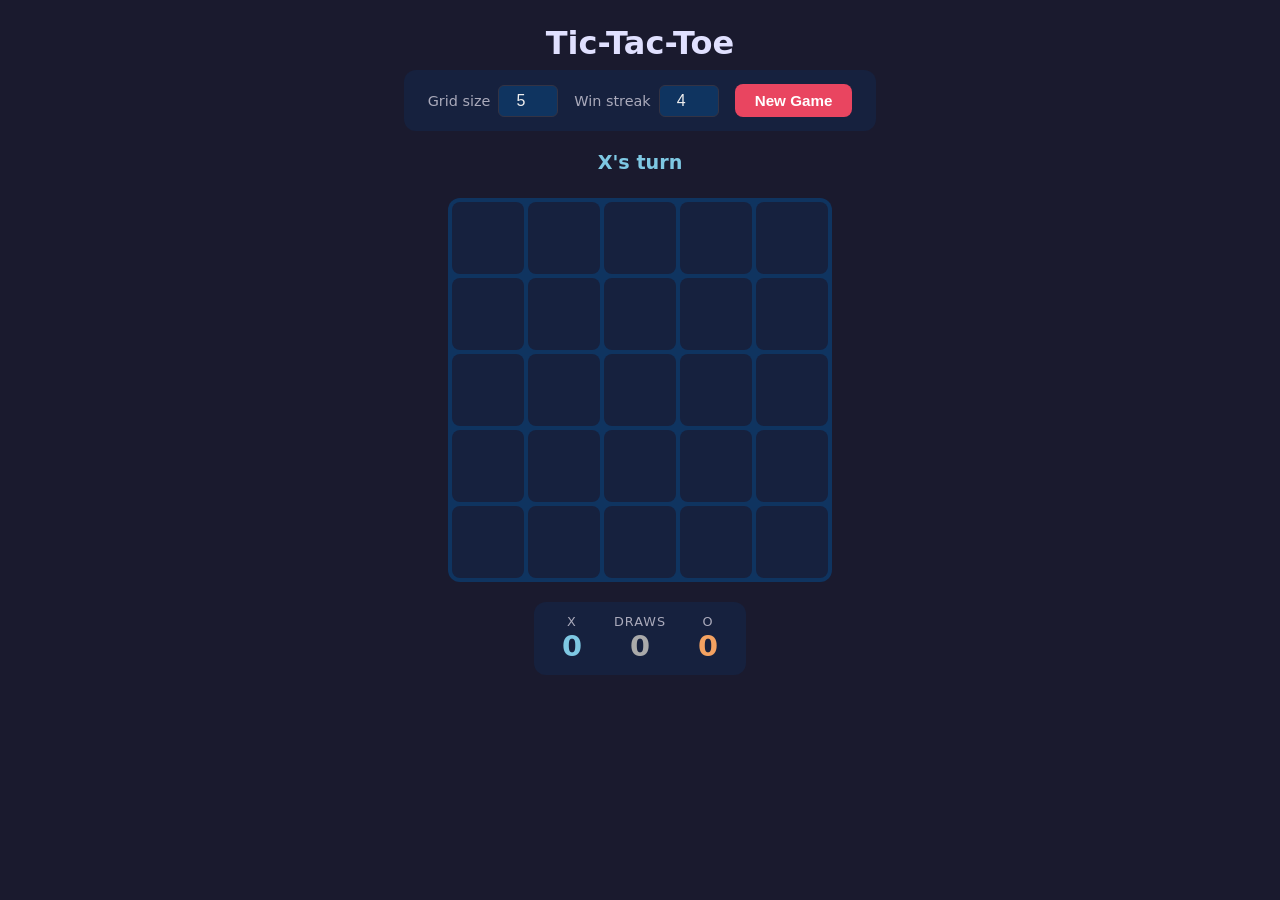
==== index.html @ 91fb4cd0 "Add tic-tac-toe game as GitHub Pages index" ====
<!DOCTYPE html>
<html lang="en">
<head>
  <meta charset="UTF-8">
  <meta name="viewport" content="width=device-width, initial-scale=1.0">
  <title>Expandable Tic-Tac-Toe</title>
  <style>
    * { box-sizing: border-box; margin: 0; padding: 0; }

    body {
      font-family: system-ui, sans-serif;
      background: #1a1a2e;
      color: #eee;
      min-height: 100vh;
      display: flex;
      flex-direction: column;
      align-items: center;
      padding: 24px 16px;
    }

    h1 { font-size: 2rem; margin-bottom: 8px; color: #e0e0ff; }

    .controls {
      display: flex;
      gap: 16px;
      align-items: center;
      flex-wrap: wrap;
      justify-content: center;
      margin-bottom: 20px;
      background: #16213e;
      padding: 14px 24px;
      border-radius: 12px;
    }

    .control-group {
      display: flex;
      align-items: center;
      gap: 8px;
    }

    label { font-size: 0.9rem; color: #aab; }

    input[type="number"] {
      width: 60px;
      padding: 6px 8px;
      border: 1px solid #334;
      border-radius: 6px;
      background: #0f3460;
      color: #eee;
      font-size: 1rem;
      text-align: center;
    }

    button {
      padding: 8px 20px;
      border: none;
      border-radius: 8px;
      cursor: pointer;
      font-size: 0.95rem;
      font-weight: 600;
      transition: background 0.15s, transform 0.1s;
    }

    button:active { transform: scale(0.97); }

    #startBtn {
      background: #e94560;
      color: #fff;
    }
    #startBtn:hover { background: #c73652; }

    .status {
      font-size: 1.2rem;
      font-weight: 600;
      margin-bottom: 16px;
      min-height: 1.6em;
      color: #cce;
    }

    .status.x-turn  { color: #7ec8e3; }
    .status.o-turn  { color: #f4a261; }
    .status.x-wins  { color: #56d364; }
    .status.o-wins  { color: #f85149; }
    .status.draw    { color: #aaa; }

    .board-wrapper {
      overflow: auto;
      max-width: 100vw;
    }

    .board {
      display: grid;
      gap: 4px;
      padding: 4px;
      background: #0f3460;
      border-radius: 12px;
      user-select: none;
    }

    .cell {
      display: flex;
      align-items: center;
      justify-content: center;
      font-weight: 800;
      border-radius: 8px;
      cursor: pointer;
      background: #16213e;
      transition: background 0.12s;
      line-height: 1;
    }

    .cell:hover:not(.taken) { background: #1f2f5a; }
    .cell.taken { cursor: default; }

    .cell.x { color: #7ec8e3; }
    .cell.o { color: #f4a261; }
    .cell.winning { background: #1c3b2e; }
    .cell.x.winning { color: #56d364; }
    .cell.o.winning { color: #56d364; }

    .score-board {
      display: flex;
      gap: 32px;
      margin-top: 20px;
      background: #16213e;
      padding: 12px 28px;
      border-radius: 12px;
    }

    .score-item {
      text-align: center;
    }

    .score-label { font-size: 0.8rem; color: #aab; text-transform: uppercase; letter-spacing: 1px; }
    .score-value { font-size: 1.8rem; font-weight: 700; }
    .score-item.x .score-value { color: #7ec8e3; }
    .score-item.o .score-value { color: #f4a261; }
    .score-item.draw-score .score-value { color: #aaa; }
  </style>
</head>
<body>
  <h1>Tic-Tac-Toe</h1>

  <div class="controls">
    <div class="control-group">
      <label for="gridSize">Grid size</label>
      <input type="number" id="gridSize" min="3" max="20" value="5">
    </div>
    <div class="control-group">
      <label for="winLen">Win streak</label>
      <input type="number" id="winLen" min="3" max="20" value="4">
    </div>
    <button id="startBtn">New Game</button>
  </div>

  <div class="status" id="status">Press "New Game" to start</div>

  <div class="board-wrapper">
    <div class="board" id="board"></div>
  </div>

  <div class="score-board">
    <div class="score-item x">
      <div class="score-label">X</div>
      <div class="score-value" id="scoreX">0</div>
    </div>
    <div class="score-item draw-score">
      <div class="score-label">Draws</div>
      <div class="score-value" id="scoreD">0</div>
    </div>
    <div class="score-item o">
      <div class="score-label">O</div>
      <div class="score-value" id="scoreO">0</div>
    </div>
  </div>

  <script>
    const boardEl  = document.getElementById('board');
    const statusEl = document.getElementById('status');
    const startBtn = document.getElementById('startBtn');
    const gridIn   = document.getElementById('gridSize');
    const winIn    = document.getElementById('winLen');
    const scoreXEl = document.getElementById('scoreX');
    const scoreOEl = document.getElementById('scoreO');
    const scoreDEl = document.getElementById('scoreD');

    let size, winLen, cells, currentPlayer, gameOver;
    let scores = { X: 0, O: 0, D: 0 };

    startBtn.addEventListener('click', startGame);

    function startGame() {
      size = Math.min(20, Math.max(3, parseInt(gridIn.value) || 5));
      winLen = Math.min(size, Math.max(3, parseInt(winIn.value) || 4));
      gridIn.value = size;
      winIn.value = winLen;

      cells = Array(size * size).fill(null);
      currentPlayer = 'X';
      gameOver = false;

      renderBoard();
      setStatus(`X's turn`, 'x-turn');
    }

    function renderBoard() {
      const cellPx = Math.max(32, Math.min(72, Math.floor(560 / size)));
      const fontSize = Math.round(cellPx * 0.55);

      boardEl.style.gridTemplateColumns = `repeat(${size}, ${cellPx}px)`;
      boardEl.innerHTML = '';

      cells.forEach((val, idx) => {
        const cell = document.createElement('div');
        cell.className = 'cell' + (val ? ` ${val.toLowerCase()} taken` : '');
        cell.style.width  = `${cellPx}px`;
        cell.style.height = `${cellPx}px`;
        cell.style.fontSize = `${fontSize}px`;
        cell.textContent = val || '';
        cell.dataset.idx = idx;
        cell.addEventListener('click', onCellClick);
        boardEl.appendChild(cell);
      });
    }

    function onCellClick(e) {
      if (gameOver) return;
      const idx = parseInt(e.currentTarget.dataset.idx);
      if (cells[idx]) return;

      cells[idx] = currentPlayer;
      const cellEl = boardEl.children[idx];
      cellEl.textContent = currentPlayer;
      cellEl.classList.add(currentPlayer.toLowerCase(), 'taken');

      const winning = getWinningLine(idx);
      if (winning) {
        winning.forEach(i => boardEl.children[i].classList.add('winning'));
        setStatus(`${currentPlayer} wins!`, currentPlayer === 'X' ? 'x-wins' : 'o-wins');
        scores[currentPlayer]++;
        updateScores();
        gameOver = true;
        return;
      }

      if (cells.every(Boolean)) {
        setStatus('Draw!', 'draw');
        scores.D++;
        updateScores();
        gameOver = true;
        return;
      }

      currentPlayer = currentPlayer === 'X' ? 'O' : 'X';
      setStatus(`${currentPlayer}'s turn`, currentPlayer === 'X' ? 'x-turn' : 'o-turn');
    }

    function getWinningLine(lastIdx) {
      const row = Math.floor(lastIdx / size);
      const col = lastIdx % size;
      const p   = cells[lastIdx];

      const dirs = [[0,1],[1,0],[1,1],[1,-1]];
      for (const [dr, dc] of dirs) {
        const line = [lastIdx];
        for (const sign of [1, -1]) {
          let r = row + dr * sign, c = col + dc * sign;
          while (r >= 0 && r < size && c >= 0 && c < size && cells[r * size + c] === p) {
            line.push(r * size + c);
            r += dr * sign;
            c += dc * sign;
          }
        }
        if (line.length >= winLen) return line;
      }
      return null;
    }

    function setStatus(text, cls) {
      statusEl.textContent = text;
      statusEl.className = 'status ' + (cls || '');
    }

    function updateScores() {
      scoreXEl.textContent = scores.X;
      scoreOEl.textContent = scores.O;
      scoreDEl.textContent = scores.D;
    }

    // Auto-start on load
    startGame();
  </script>
</body>
</html>
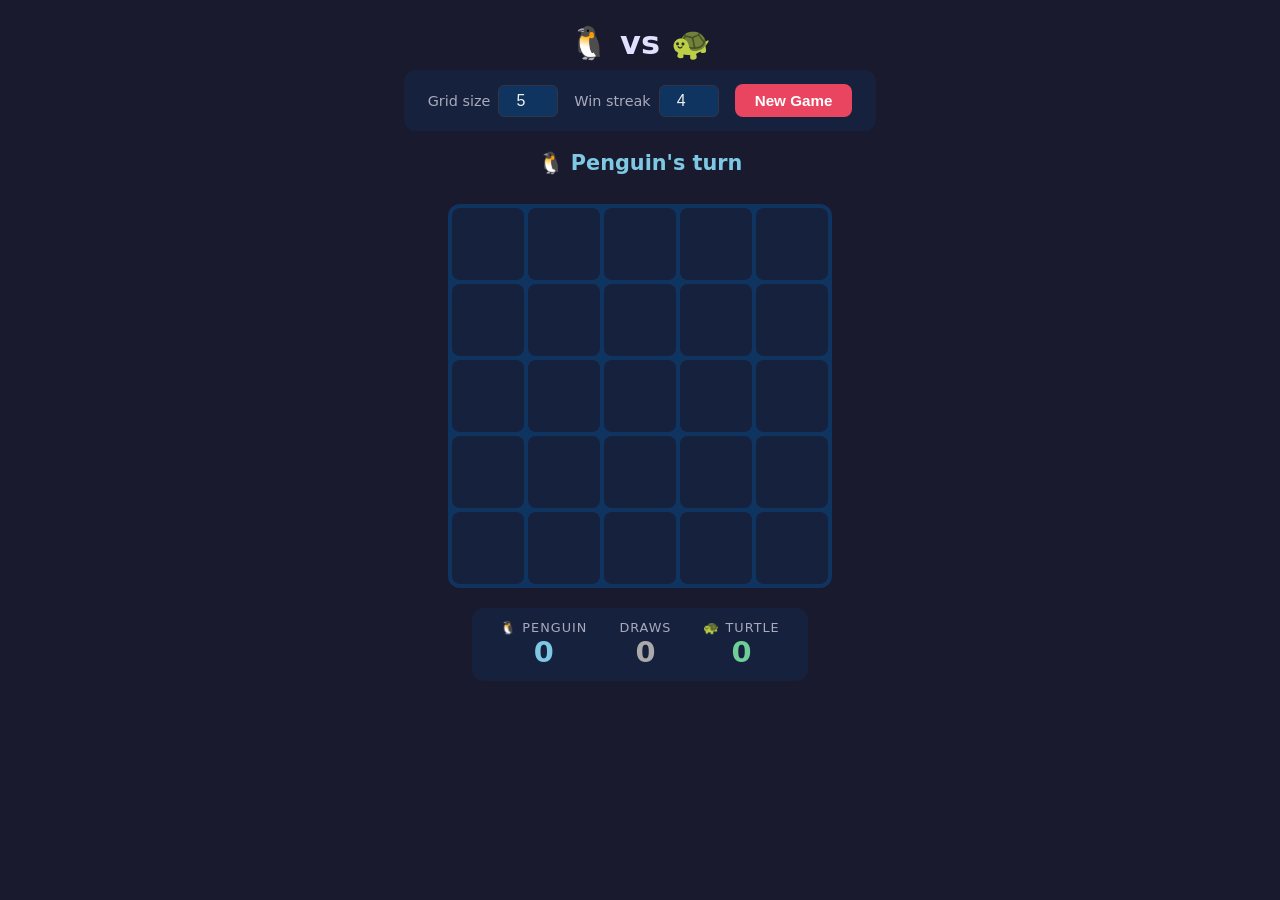
==== commit 4125ef81: "Update game: penguin/turtle emoji, sounds, confetti celebration" ====
--- a/index.html
+++ b/index.html
@@ -3,7 +3,7 @@
 <head>
   <meta charset="UTF-8">
   <meta name="viewport" content="width=device-width, initial-scale=1.0">
-  <title>Expandable Tic-Tac-Toe</title>
+  <title>🐧 vs 🐢 Tic-Tac-Toe</title>
   <style>
     * { box-sizing: border-box; margin: 0; padding: 0; }
 
@@ -63,30 +63,25 @@
 
     button:active { transform: scale(0.97); }
 
-    #startBtn {
-      background: #e94560;
-      color: #fff;
-    }
+    #startBtn { background: #e94560; color: #fff; }
     #startBtn:hover { background: #c73652; }
 
     .status {
-      font-size: 1.2rem;
+      font-size: 1.3rem;
       font-weight: 600;
       margin-bottom: 16px;
-      min-height: 1.6em;
+      min-height: 1.8em;
       color: #cce;
-    }
-
-    .status.x-turn  { color: #7ec8e3; }
-    .status.o-turn  { color: #f4a261; }
-    .status.x-wins  { color: #56d364; }
-    .status.o-wins  { color: #f85149; }
+      transition: color 0.2s;
+    }
+
+    .status.p-turn  { color: #7ec8e3; }
+    .status.t-turn  { color: #6fcf97; }
+    .status.p-wins  { color: #7ec8e3; }
+    .status.t-wins  { color: #6fcf97; }
     .status.draw    { color: #aaa; }
 
-    .board-wrapper {
-      overflow: auto;
-      max-width: 100vw;
-    }
+    .board-wrapper { overflow: auto; max-width: 100vw; }
 
     .board {
       display: grid;
@@ -101,22 +96,58 @@
       display: flex;
       align-items: center;
       justify-content: center;
-      font-weight: 800;
       border-radius: 8px;
       cursor: pointer;
       background: #16213e;
-      transition: background 0.12s;
+      transition: background 0.12s, transform 0.1s;
       line-height: 1;
     }
 
-    .cell:hover:not(.taken) { background: #1f2f5a; }
+    .cell:hover:not(.taken) { background: #1f2f5a; transform: scale(1.05); }
     .cell.taken { cursor: default; }
 
-    .cell.x { color: #7ec8e3; }
-    .cell.o { color: #f4a261; }
-    .cell.winning { background: #1c3b2e; }
-    .cell.x.winning { color: #56d364; }
-    .cell.o.winning { color: #56d364; }
+    @keyframes pop-in {
+      0%   { transform: scale(0.3) rotate(-15deg); opacity: 0; }
+      60%  { transform: scale(1.2) rotate(5deg); }
+      100% { transform: scale(1) rotate(0deg); opacity: 1; }
+    }
+
+    .cell.just-placed { animation: pop-in 0.25s ease-out forwards; }
+
+    @keyframes celebrate {
+      0%, 100% { transform: scale(1) rotate(0deg); }
+      20%  { transform: scale(1.3) rotate(-8deg); }
+      40%  { transform: scale(1.3) rotate(8deg); }
+      60%  { transform: scale(1.2) rotate(-5deg); }
+      80%  { transform: scale(1.2) rotate(5deg); }
+    }
+
+    .cell.winning {
+      background: #1c3b2e;
+      animation: celebrate 0.6s ease-in-out infinite alternate;
+    }
+
+    .confetti-container {
+      position: fixed;
+      top: 0; left: 0;
+      width: 100vw; height: 100vh;
+      pointer-events: none;
+      overflow: hidden;
+      z-index: 999;
+    }
+
+    @keyframes confetti-fall {
+      0%   { transform: translateY(-20px) rotate(0deg); opacity: 1; }
+      100% { transform: translateY(110vh) rotate(720deg); opacity: 0; }
+    }
+
+    .confetti-piece {
+      position: absolute;
+      width: 10px;
+      height: 10px;
+      border-radius: 2px;
+      animation: confetti-fall linear forwards;
+    }
 
     .score-board {
       display: flex;
@@ -127,19 +158,16 @@
       border-radius: 12px;
     }
 
-    .score-item {
-      text-align: center;
-    }
-
+    .score-item { text-align: center; }
     .score-label { font-size: 0.8rem; color: #aab; text-transform: uppercase; letter-spacing: 1px; }
     .score-value { font-size: 1.8rem; font-weight: 700; }
-    .score-item.x .score-value { color: #7ec8e3; }
-    .score-item.o .score-value { color: #f4a261; }
+    .score-item.p .score-value { color: #7ec8e3; }
+    .score-item.t .score-value { color: #6fcf97; }
     .score-item.draw-score .score-value { color: #aaa; }
   </style>
 </head>
 <body>
-  <h1>Tic-Tac-Toe</h1>
+  <h1>🐧 vs 🐢</h1>
 
   <div class="controls">
     <div class="control-group">
@@ -160,19 +188,21 @@
   </div>
 
   <div class="score-board">
-    <div class="score-item x">
-      <div class="score-label">X</div>
-      <div class="score-value" id="scoreX">0</div>
+    <div class="score-item p">
+      <div class="score-label">🐧 Penguin</div>
+      <div class="score-value" id="scoreP">0</div>
     </div>
     <div class="score-item draw-score">
       <div class="score-label">Draws</div>
       <div class="score-value" id="scoreD">0</div>
     </div>
-    <div class="score-item o">
-      <div class="score-label">O</div>
-      <div class="score-value" id="scoreO">0</div>
+    <div class="score-item t">
+      <div class="score-label">🐢 Turtle</div>
+      <div class="score-value" id="scoreT">0</div>
     </div>
   </div>
+
+  <div class="confetti-container" id="confetti"></div>
 
   <script>
     const boardEl  = document.getElementById('board');
@@ -180,32 +210,115 @@
     const startBtn = document.getElementById('startBtn');
     const gridIn   = document.getElementById('gridSize');
     const winIn    = document.getElementById('winLen');
-    const scoreXEl = document.getElementById('scoreX');
-    const scoreOEl = document.getElementById('scoreO');
+    const scorePEl = document.getElementById('scoreP');
+    const scoreTEl = document.getElementById('scoreT');
     const scoreDEl = document.getElementById('scoreD');
-
+    const confettiEl = document.getElementById('confetti');
+
+    const PLAYERS = { P: '🐧', T: '🐢' };
     let size, winLen, cells, currentPlayer, gameOver;
-    let scores = { X: 0, O: 0, D: 0 };
-
+    let scores = { P: 0, T: 0, D: 0 };
+
+    // ── Audio ──────────────────────────────────────────────────────────────
+    let audioCtx = null;
+    function getAudio() {
+      if (!audioCtx) audioCtx = new (window.AudioContext || window.webkitAudioContext)();
+      return audioCtx;
+    }
+
+    function playTone(freq, type, duration, gainVal, startTime, ctx) {
+      const osc  = ctx.createOscillator();
+      const gain = ctx.createGain();
+      osc.connect(gain);
+      gain.connect(ctx.destination);
+      osc.type = type;
+      osc.frequency.setValueAtTime(freq, startTime);
+      gain.gain.setValueAtTime(gainVal, startTime);
+      gain.gain.exponentialRampToValueAtTime(0.001, startTime + duration);
+      osc.start(startTime);
+      osc.stop(startTime + duration);
+    }
+
+    function soundPenguin() {
+      const ctx = getAudio();
+      const t = ctx.currentTime;
+      playTone(1046, 'sine', 0.12, 0.4, t,        ctx);
+      playTone(1318, 'sine', 0.10, 0.3, t + 0.13, ctx);
+    }
+
+    function soundTurtle() {
+      const ctx = getAudio();
+      const t = ctx.currentTime;
+      playTone(196, 'triangle', 0.18, 0.5, t,        ctx);
+      playTone(130, 'triangle', 0.14, 0.3, t + 0.06, ctx);
+    }
+
+    function soundWin(isPenguin) {
+      const ctx = getAudio();
+      const t = ctx.currentTime;
+      const base = isPenguin ? 523 : 196;
+      const notes = [1, 5/4, 3/2, 2, 8/3];
+      notes.forEach((ratio, i) => {
+        playTone(base * ratio, isPenguin ? 'sine' : 'triangle', 0.25, 0.4, t + i * 0.14, ctx);
+      });
+    }
+
+    function soundDraw() {
+      const ctx = getAudio();
+      const t = ctx.currentTime;
+      [440, 370, 311].forEach((f, i) => {
+        playTone(f, 'sawtooth', 0.2, 0.2, t + i * 0.15, ctx);
+      });
+    }
+
+    // ── Confetti ───────────────────────────────────────────────────────────
+    const CONFETTI_COLORS = ['#7ec8e3','#6fcf97','#f4a261','#e94560','#ffe066','#c8b1e4'];
+
+    function launchConfetti() {
+      confettiEl.innerHTML = '';
+      for (let i = 0; i < 80; i++) {
+        const piece = document.createElement('div');
+        piece.className = 'confetti-piece';
+        const color = CONFETTI_COLORS[Math.floor(Math.random() * CONFETTI_COLORS.length)];
+        const left  = Math.random() * 100;
+        const delay = Math.random() * 0.6;
+        const dur   = 1.5 + Math.random() * 1.5;
+        const size  = 6 + Math.random() * 10;
+        piece.style.cssText = `
+          left: ${left}vw;
+          width: ${size}px;
+          height: ${size}px;
+          background: ${color};
+          animation-duration: ${dur}s;
+          animation-delay: ${delay}s;
+          border-radius: ${Math.random() > 0.5 ? '50%' : '2px'};
+        `;
+        confettiEl.appendChild(piece);
+      }
+      setTimeout(() => { confettiEl.innerHTML = ''; }, 3500);
+    }
+
+    // ── Game logic ─────────────────────────────────────────────────────────
     startBtn.addEventListener('click', startGame);
 
     function startGame() {
       size = Math.min(20, Math.max(3, parseInt(gridIn.value) || 5));
       winLen = Math.min(size, Math.max(3, parseInt(winIn.value) || 4));
       gridIn.value = size;
-      winIn.value = winLen;
+      winIn.value  = winLen;
 
       cells = Array(size * size).fill(null);
-      currentPlayer = 'X';
+      currentPlayer = 'P';
       gameOver = false;
+      confettiEl.innerHTML = '';
 
       renderBoard();
-      setStatus(`X's turn`, 'x-turn');
+      setStatus(`🐧 Penguin's turn`, 'p-turn');
     }
 
     function renderBoard() {
-      const cellPx = Math.max(32, Math.min(72, Math.floor(560 / size)));
-      const fontSize = Math.round(cellPx * 0.55);
+      const cellPx   = Math.max(32, Math.min(72, Math.floor(560 / size)));
+      const fontSize = Math.round(cellPx * 0.58);
 
       boardEl.style.gridTemplateColumns = `repeat(${size}, ${cellPx}px)`;
       boardEl.innerHTML = '';
@@ -213,11 +326,11 @@
       cells.forEach((val, idx) => {
         const cell = document.createElement('div');
         cell.className = 'cell' + (val ? ` ${val.toLowerCase()} taken` : '');
-        cell.style.width  = `${cellPx}px`;
-        cell.style.height = `${cellPx}px`;
+        cell.style.width    = `${cellPx}px`;
+        cell.style.height   = `${cellPx}px`;
         cell.style.fontSize = `${fontSize}px`;
-        cell.textContent = val || '';
-        cell.dataset.idx = idx;
+        cell.textContent    = val ? PLAYERS[val] : '';
+        cell.dataset.idx    = idx;
         cell.addEventListener('click', onCellClick);
         boardEl.appendChild(cell);
       });
@@ -230,29 +343,36 @@
 
       cells[idx] = currentPlayer;
       const cellEl = boardEl.children[idx];
-      cellEl.textContent = currentPlayer;
-      cellEl.classList.add(currentPlayer.toLowerCase(), 'taken');
+      cellEl.textContent = PLAYERS[currentPlayer];
+      cellEl.classList.add(currentPlayer.toLowerCase(), 'taken', 'just-placed');
+      cellEl.addEventListener('animationend', () => cellEl.classList.remove('just-placed'), { once: true });
+
+      if (currentPlayer === 'P') soundPenguin(); else soundTurtle();
 
       const winning = getWinningLine(idx);
       if (winning) {
         winning.forEach(i => boardEl.children[i].classList.add('winning'));
-        setStatus(`${currentPlayer} wins!`, currentPlayer === 'X' ? 'x-wins' : 'o-wins');
+        const isPenguin = currentPlayer === 'P';
+        setStatus(`${PLAYERS[currentPlayer]} ${isPenguin ? 'Penguin' : 'Turtle'} wins! 🎉`, isPenguin ? 'p-wins' : 't-wins');
         scores[currentPlayer]++;
         updateScores();
+        soundWin(isPenguin);
+        launchConfetti();
         gameOver = true;
         return;
       }
 
       if (cells.every(Boolean)) {
-        setStatus('Draw!', 'draw');
+        setStatus('Draw! 🤝', 'draw');
         scores.D++;
         updateScores();
+        soundDraw();
         gameOver = true;
         return;
       }
 
-      currentPlayer = currentPlayer === 'X' ? 'O' : 'X';
-      setStatus(`${currentPlayer}'s turn`, currentPlayer === 'X' ? 'x-turn' : 'o-turn');
+      currentPlayer = currentPlayer === 'P' ? 'T' : 'P';
+      setStatus(`${PLAYERS[currentPlayer]} ${currentPlayer === 'P' ? "Penguin's" : "Turtle's"} turn`, currentPlayer === 'P' ? 'p-turn' : 't-turn');
     }
 
     function getWinningLine(lastIdx) {
@@ -278,16 +398,15 @@
 
     function setStatus(text, cls) {
       statusEl.textContent = text;
-      statusEl.className = 'status ' + (cls || '');
+      statusEl.className   = 'status ' + (cls || '');
     }
 
     function updateScores() {
-      scoreXEl.textContent = scores.X;
-      scoreOEl.textContent = scores.O;
+      scorePEl.textContent = scores.P;
+      scoreTEl.textContent = scores.T;
       scoreDEl.textContent = scores.D;
     }
 
-    // Auto-start on load
     startGame();
   </script>
 </body>
